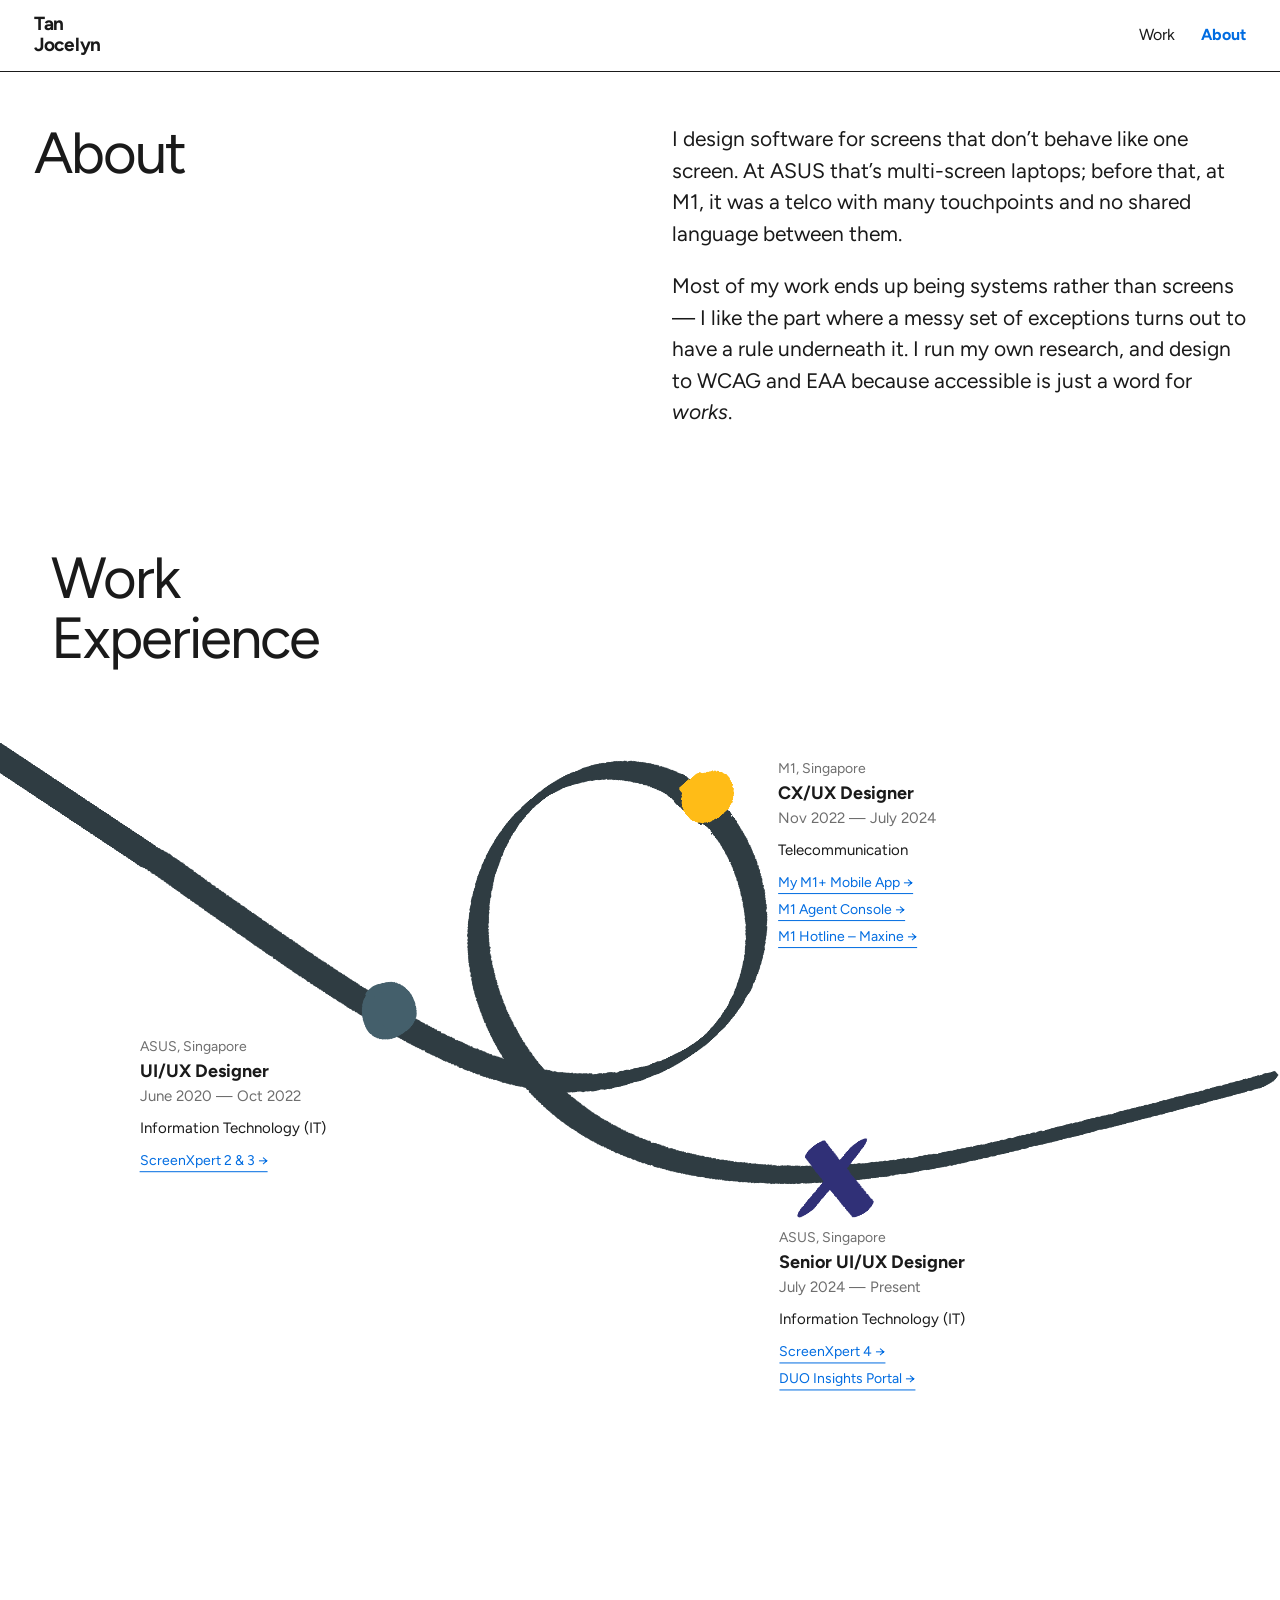
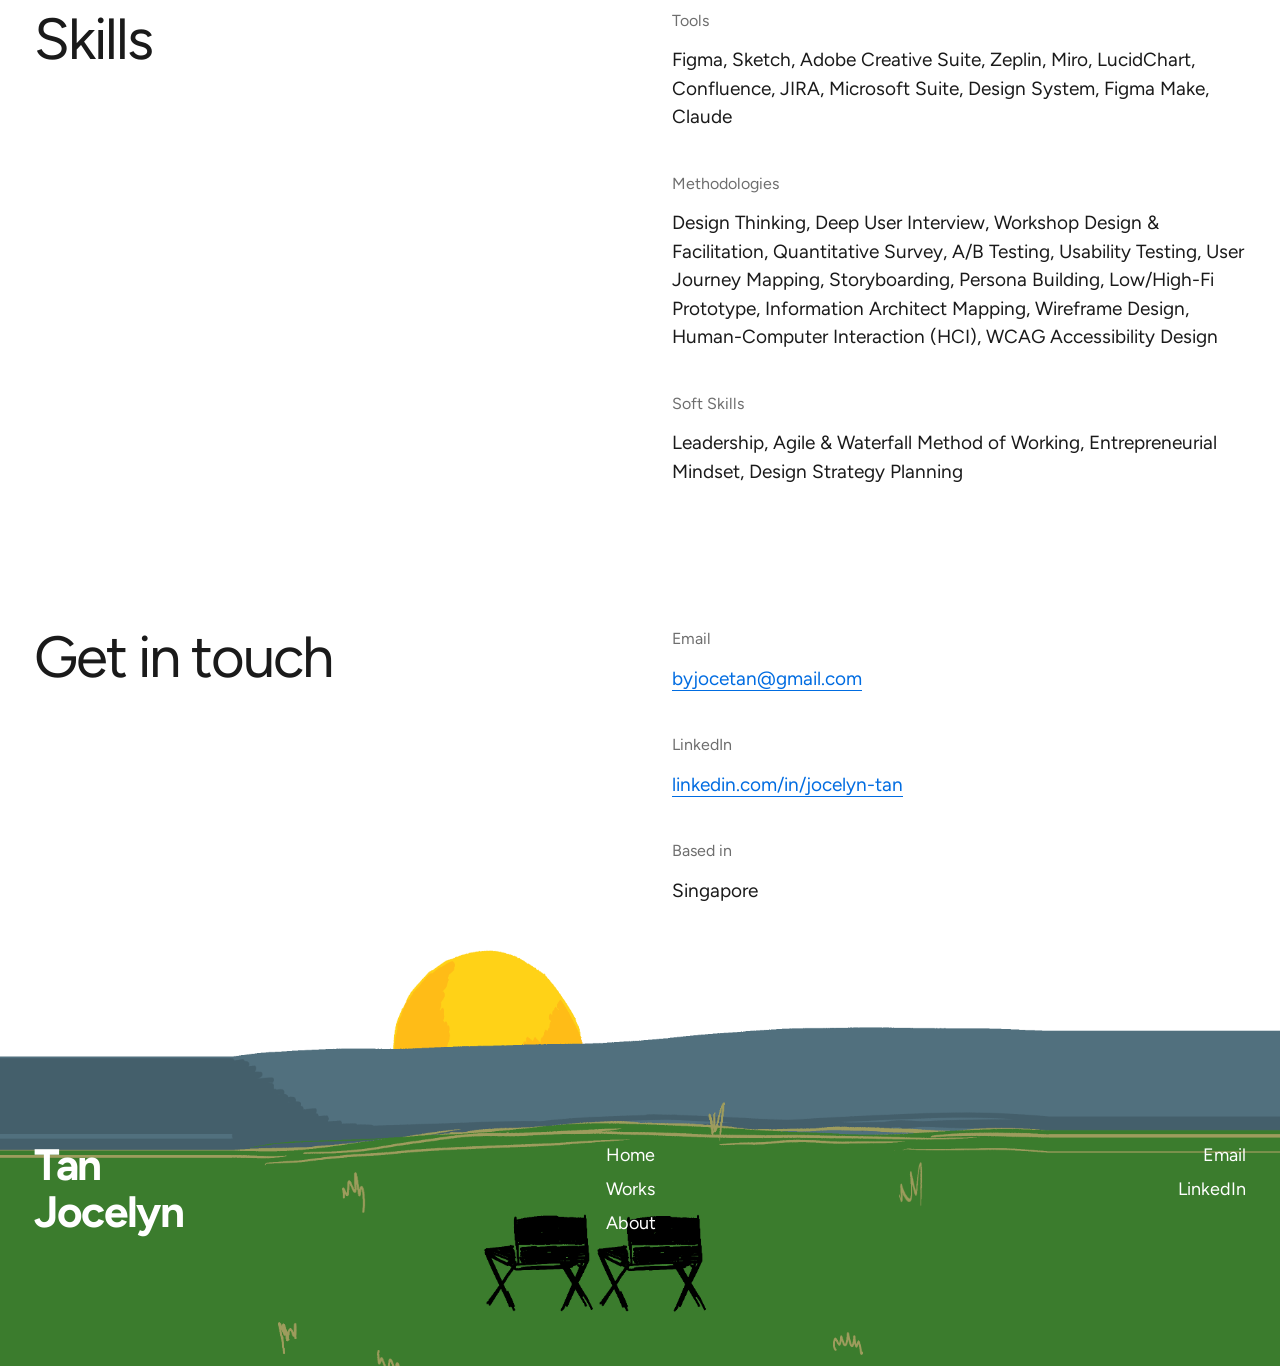
==== about.html @ 47a927bf "Portfolio Site" ====
<!DOCTYPE html>
<html lang="en" class="no-js">
<head>
<meta charset="utf-8">
<meta name="viewport" content="width=device-width, initial-scale=1">
<title>About — Tan Jocelyn</title>
<meta name="description" content="Tan Jocelyn — Senior UI/UX Designer at ASUS Singapore. Work experience, tools, methodologies and skills.">

<meta property="og:title" content="About — Tan Jocelyn">
<meta property="og:description" content="Senior UI/UX Designer. Five years across telecom and multi-screen software.">
<meta property="og:type" content="profile">

<link rel="preconnect" href="https://fonts.googleapis.com">
<link rel="preconnect" href="https://fonts.gstatic.com" crossorigin>
<link href="https://fonts.googleapis.com/css2?family=Figtree:wght@300;400;500;600;700;800&display=swap" rel="stylesheet">
<link rel="stylesheet" href="css/styles.css">
</head>
<body>

<a class="skip-link" href="#main">Skip to content</a>

<header class="site-header">
  <div class="container">
    <a class="wordmark" href="index.html">Tan<br>Jocelyn</a>
    <nav class="site-nav" aria-label="Main">
      <a href="index.html#work">Work</a>
      <a href="about.html" aria-current="page">About</a>
    </nav>
  </div>
</header>

<main id="main">

  <section class="about-row about-bio">
    <div class="container">
      <h2 class="about-title">About</h2>

      <div class="about-col">
        <p>I design software for screens that don&rsquo;t behave like one screen. At ASUS that&rsquo;s multi-screen laptops; before that, at M1, it was a telco with many touchpoints and no shared language between them.</p>
        <p>Most of my work ends up being systems rather than screens &mdash; I like the part where a messy set of exceptions turns out to have a rule underneath it. I run my own research, and design to WCAG and EAA because accessible is just a word for <em>works</em>.</p>
      </div>
    </div>
  </section>

  <section class="path-wrap">
    <div class="path-stage" style="--stage-h: 79vw;">
      <h2 class="path-title" style="--x: 4.0%; --y: 3.0%;">Work<br>Experience</h2>

      <div class="path-layer" style="--lx: -8.9%; --ly: 20.4%; --lw: 62.5%; --lr: -42deg; --lift: 1;">
        <img class="path-line" src="assets/about/timeline-path.png" alt="">

        <article class="path-card" style="--mx: 22.7%; --my: 46%; --dx: -249px; --dy: 26px;">
        <p class="pc-org">ASUS, Singapore</p>
        <p class="pc-role">UI/UX Designer</p>
        <p class="pc-dates">June 2020 &mdash; Oct 2022</p>
        <p class="pc-industry">Information Technology (IT)</p>
        <div class="pc-links">
          <a href="work/screenxpert-2-3/index.html">ScreenXpert 2 &amp; 3 &rarr;</a>
        </div>
      </article>

        <article class="path-card" style="--mx: 70.2%; --my: 50.5%; --dx: 71px; --dy: -38px;">
        <p class="pc-org">M1, Singapore</p>
        <p class="pc-role">CX/UX Designer</p>
        <p class="pc-dates">Nov 2022 &mdash; July 2024</p>
        <p class="pc-industry">Telecommunication</p>
        <div class="pc-links">
          <a href="work/my-m1-plus-mobile-app/index.html">My M1+ Mobile App &rarr;</a>
          <a href="work/m1-agent-console/index.html">M1 Agent Console &rarr;</a>
          <a href="work/m1-hotline-maxine/index.html">M1 Hotline &ndash; Maxine &rarr;</a>
        </div>
      </article>

        <article class="path-card" style="--mx: 49.9%; --my: 65.1%; --dx: 77px; --dy: 193px;">
        <p class="pc-org">ASUS, Singapore</p>
        <p class="pc-role">Senior UI/UX Designer</p>
        <p class="pc-dates">July 2024 &mdash; Present</p>
        <p class="pc-industry">Information Technology (IT)</p>
        <div class="pc-links">
          <a href="work/screenxpert-4/index.html">ScreenXpert 4 &rarr;</a>
          <a href="work/duo-insights-portal/index.html">DUO Insights Portal &rarr;</a>
        </div>
      </article>
      </div>
    </div>
  </section>

  <section class="about-row">
    <div class="container">
      <h2 class="about-title">Skills</h2>

      <div class="about-col">

        <article class="about-entry">
          <p class="about-label">Tools</p>
          <p>Figma, Sketch, Adobe Creative Suite, Zeplin, Miro, LucidChart, Confluence, JIRA, Microsoft Suite, Design System, Figma Make, Claude</p>
        </article>

        <article class="about-entry">
          <p class="about-label">Methodologies</p>
          <p>Design Thinking, Deep User Interview, Workshop Design &amp; Facilitation, Quantitative Survey, A/B Testing, Usability Testing, User Journey Mapping, Storyboarding, Persona Building, Low/High-Fi Prototype, Information Architect Mapping, Wireframe Design, Human-Computer Interaction (HCI), WCAG Accessibility Design</p>
        </article>

        <article class="about-entry">
          <p class="about-label">Soft Skills</p>
          <p>Leadership, Agile &amp; Waterfall Method of Working, Entrepreneurial Mindset, Design Strategy Planning</p>
        </article>

      </div>
    </div>
  </section>

  <section class="about-row">
    <div class="container">
      <h2 class="about-title">Get in touch</h2>

      <div class="about-col">
        <article class="about-entry">
          <p class="about-label">Email</p>
          <p><a href="mailto:byjocetan@gmail.com">byjocetan@gmail.com</a></p>
        </article>

        <article class="about-entry">
          <p class="about-label">LinkedIn</p>
          <p><a href="https://www.linkedin.com/in/jocelyn-tan" rel="noopener">linkedin.com/in/jocelyn-tan</a></p>
        </article>

        <article class="about-entry">
          <p class="about-label">Based in</p>
          <p>Singapore</p>
        </article>
      </div>
    </div>
  </section>

</main>

<footer class="site-footer scene-footer">
  <div class="scene-bg" aria-hidden="true">
    <img class="scene-base" src="assets/about/scene-wide.png" alt="">
    <img class="tuft" src="assets/about/tuft-1.png" alt=""
         style="--l: 21.553%; --t: 89.442%; --w: 1.794%; --dur: 4.9s; --delay: 0s; --sway: 9.5deg;">
    <img class="tuft" src="assets/about/tuft-2.png" alt=""
         style="--l: 26.533%; --t: 55.512%; --w: 2.115%; --dur: 6.3s; --delay: -1.3s; --sway: 8.0deg;">
    <img class="tuft" src="assets/about/tuft-3.png" alt=""
         style="--l: 29.317%; --t: 95.886%; --w: 1.044%; --dur: 4.1s; --delay: -0.6s; --sway: 13.0deg;">
    <img class="tuft" src="assets/about/tuft-4.png" alt=""
         style="--l: 64.953%; --t: 91.925%; --w: 2.678%; --dur: 5.6s; --delay: -2.1s; --sway: 7.0deg;">
    <img class="tuft" src="assets/about/tuft-5.png" alt=""
         style="--l: 70.094%; --t: 53.261%; --w: 2.088%; --dur: 6.9s; --delay: -0.9s; --sway: 8.5deg;">
  </div>

  <div class="container">
    <p class="footer-wordmark">Tan<br>Jocelyn</p>
    <nav class="footer-nav" aria-label="Footer">
      <a href="index.html">Home</a>
      <a href="index.html#work">Works</a>
      <a href="about.html">About</a>
    </nav>
    <div class="footer-contact">
      <a href="mailto:byjocetan@gmail.com">Email</a>
      <a href="https://www.linkedin.com/in/jocelyn-tan" rel="noopener">LinkedIn</a>
    </div>
  </div>
</footer>

<button class="to-top" type="button" aria-label="Back to top">
  <svg width="17" height="17" viewBox="0 0 17 17" fill="none" aria-hidden="true">
    <path d="M8.5 14V3M8.5 3L3.5 8M8.5 3L13.5 8"
          stroke="currentColor" stroke-width="1.6"
          stroke-linecap="round" stroke-linejoin="round"/>
  </svg>
</button>

<script src="js/main.js"></script>
</body>
</html>
---- css/styles.css ----
/* ==========================================================================
   Tan Jocelyn — portfolio
   Tokens first, then layout. Change a value here, it changes everywhere.
   ========================================================================== */

:root {
  /* Colour */
  --ink:        #1A1A1A;   /* headings, nav, body */
  --ink-muted:  #6E6E6E;   /* project descriptions, meta labels */
  --rule:       #1A1A1A;   /* hairline dividers */
  --paper:      #FFFFFF;
  --band:       #E6E6E6;   /* case-study hero band */
  --band-deep:  #28458E;   /* full-bleed quote band */
  --lavender:   #BFDAF8;   /* text highlight — the accent at 25% over white */
  --purple:     #006CE1;   /* cursor caret, name tag, selected nav */

  /* Type — see README: swap --font-sans to your real typeface */
  --font-sans: "Figtree", -apple-system, BlinkMacSystemFont, "Segoe UI", Helvetica, Arial, sans-serif;

  /* Layout */
  --container: 1280px;
  --gutter: clamp(20px, 3.5vw, 34px);
  --grid-gap: 22px;    /* works grid on the home page */
  --media-gap: 8px;    /* between images inside a case study */
  --tile-gap: 8px;     /* between tiles in the works mosaic */
  --section-gap: clamp(56px, 7vw, 96px);  /* between case study sections */
  --flight: 0.40s;     /* hero marker entrance, set in the path editor */
}

/* Reset ------------------------------------------------------------------ */
*, *::before, *::after { box-sizing: border-box; }
html { -webkit-text-size-adjust: 100%; scroll-behavior: smooth; }
body {
  margin: 0;
  background: var(--paper);
  color: var(--ink);
  font-family: var(--font-sans);
  font-size: 17px;
  line-height: 1.5;
  -webkit-font-smoothing: antialiased;
}
img { display: block; max-width: 100%; height: auto; }
a { color: inherit; }
h1, h2, h3, p, ul { margin: 0; }
ul { padding: 0; list-style: none; }

:focus-visible {
  outline: 2px solid var(--purple);
  outline-offset: 3px;
  border-radius: 2px;
}

.container {
  max-width: var(--container);
  margin-inline: auto;
  padding-inline: var(--gutter);
}

.skip-link {
  position: absolute;
  left: -9999px;
  top: 0;
  background: var(--ink);
  color: var(--paper);
  padding: 10px 16px;
  z-index: 100;
}
.skip-link:focus { left: 0; }

/* Header ----------------------------------------------------------------- */
.site-header {
  background: var(--paper);
}
.site-header .container {
  display: flex;
  align-items: center;
  justify-content: space-between;
  gap: 24px;
  padding-block: 14px 16px;
  border-bottom: 1px solid var(--rule);
}

/* Case study and About pages carry the band colour up through the header,
   so the header and hero read as one block. */
.page-case .site-header { background: var(--band); }
.wordmark {
  font-weight: 700;
  font-size: 19px;
  line-height: 1.08;
  letter-spacing: -0.015em;
  text-decoration: none;
}
.site-nav {
  display: flex;
  gap: clamp(16px, 2vw, 28px);
  font-size: 16px;
}
.site-nav a {
  text-decoration: none;
  color: var(--ink);
  transition: color 0.18s ease;
}
.site-nav a:hover { color: var(--purple); }
.site-nav a[aria-current="page"] {
  font-weight: 700;
  color: var(--purple);
}

/* Home hero -------------------------------------------------------------- */
.hero {
  /* Markers start beyond the window on all four sides, so contain the
     overflow rather than letting it extend the scrollable area. */
  overflow: clip;
  text-align: center;
  /* No bottom padding: the gap to the intro is set on .intro below, so it
     scales with the viewport instead of being a fixed pull upward. */
  padding-block: clamp(70px, 11vw, 148px) 0;
}
.hero-title {
  font-size: clamp(38px, 6.4vw, 76px);
  font-weight: 700;
  line-height: 1.14;
  letter-spacing: -0.03em;
  max-width: 15ch;
  margin-inline: auto;
}
/* Highlighted word + collaborator cursor.
   Geometry taken from the Figma SVG, expressed in em so the whole assembly
   scales with the headline:
     - highlight block rounded on the left, square on the right
     - caret bar sitting on that square right edge
     - name tag above it, bottom-left corner square so it points at the caret */
.mark {
  --caret-w: max(2px, 0.034em);

  position: relative;
  display: inline-block;
  background: var(--lavender);
  border-radius: 0.19em 0 0 0.19em;
  padding: 0.02em 0.26em 0.02em 0.16em;
  line-height: 1;
}

/* Caret */
.mark::before {
  content: "";
  position: absolute;
  top: 0;
  bottom: 0;
  right: 0;
  width: var(--caret-w);
  background: var(--purple);
  border-radius: calc(var(--caret-w) / 2);
  animation: caret-blink 1.06s infinite;
}

/* Hard on/off, no fade — a real text caret doesn't cross-dissolve. */
@keyframes caret-blink {
  0%, 49.9%   { opacity: 1; }
  50%, 99.9%  { opacity: 0; }
  100%        { opacity: 1; }
}

/* Name tag */
.mark::after {
  content: "Joce";
  position: absolute;
  left: calc(100% - var(--caret-w));
  bottom: calc(100% - 0.065em);
  background: var(--purple);
  color: #fff;
  font-size: 0.245em;
  font-weight: 500;
  line-height: 1;
  letter-spacing: 0;
  padding: 0.52em 0.72em;
  border-radius: 0.53em 0.53em 0.53em 0;
  white-space: nowrap;
}

.intro {
  text-align: center;
  /* A fixed negative margin used to pull this up into the marker field on
     narrow screens, where the hero shrinks but the offset did not. */
  margin-top: clamp(6px, 1vw, 12px);
  padding-bottom: clamp(56px, 8vw, 104px);
}
.intro p {
  font-size: clamp(17px, 1.65vw, 21px);
  line-height: 1.55;
  max-width: 62ch;
  margin-inline: auto;
}
.intro p + p { margin-top: 0.9em; }

/* Skills explorer -------------------------------------------------------- */
/* Frosted markers scattered around the headline. Hovering one expands the
   marker itself into a card — there is no separate popup. */

.hero-stage {
  position: relative;
  min-height: clamp(300px, 34vw, 430px);
  display: flex;
  align-items: center;
  justify-content: center;
}

.skills-field {
  position: absolute;
  inset: 0;
  pointer-events: none;
  z-index: 3;   /* markers sit flat on top of the headline */
}

.chip {
  position: absolute;
  pointer-events: auto;
  left: var(--x);
  top: var(--y);
  transform: translate(-50%, -50%);

  /* JS measures the collapsed width from the label so it can animate;
     max-content is the fallback if the script never runs. */
  width: var(--w, max-content);

  /* --scale sizes each marker individually (set inline per marker). It is
     read through --s so a breakpoint can override it without !important,
     since --scale itself arrives as an inline style. */
  --s: var(--scale, 1);
  font-size: calc(clamp(14px, 1.35vw, 17px) * var(--s));
  font-weight: 400;
  letter-spacing: 0;
  color: var(--ink);
  text-align: left;

  /* Two translucent greys, alternated per marker via --tone. A light blur
     keeps the label legible where a marker lands on the headline. */
  background: var(--tone, rgba(198, 198, 198, 0.55));
  backdrop-filter: blur(7px);
  -webkit-backdrop-filter: blur(7px);
  border: 0;
  border-radius: calc(8px * var(--s));
  padding: calc(13px * var(--s)) calc(20px * var(--s));
  cursor: pointer;
  transition: width 0.34s cubic-bezier(0.22, 1, 0.36, 1),
              transform 0.34s cubic-bezier(0.22, 1, 0.36, 1),
              background 0.28s ease, box-shadow 0.28s ease,
              border-radius 0.28s ease, padding 0.28s ease;
}

/* inline-block, not block: a block label stretches to the marker's width,
   which made measure() read the marker back instead of the text. */
.chip-label { white-space: nowrap; display: inline-block; }

/* Collapsed to nothing, then opened by animating the grid track. */
.chip-body {
  display: grid;
  grid-template-rows: 0fr;
  opacity: 0;
  transition: grid-template-rows 0.34s cubic-bezier(0.22, 1, 0.36, 1),
              opacity 0.2s ease;
}
/* Fixed width for two reasons: hidden text must not inflate the collapsed
   marker's max-content width, and the copy must not reflow while the card
   animates open. */
.chip-body-inner {
  overflow: hidden;
  width: 260px;
}

.chip.is-open {
  width: var(--open-w, 300px);
  z-index: 4;
  transform: translate(var(--ax, -50%), var(--ay, -50%));
  /* Expanded cards ignore --scale: the description has to stay readable
     whatever size the collapsed marker is. */
  font-size: 16px;
  background: rgba(250, 250, 250, 0.93);
  backdrop-filter: blur(20px);
  -webkit-backdrop-filter: blur(20px);
  border-radius: 12px;
  padding: 18px 20px;
  box-shadow: 0 18px 46px rgba(0, 0, 0, 0.16);
}
.chip.is-open .chip-label { font-weight: 700; }
.chip.is-open .chip-body { grid-template-rows: 1fr; opacity: 1; }

/* Entrance. Markers glide in from the nearest edge on load, the way a
   collaborator's cursor arrives. Hidden until JS drives them in; if the
   script never runs, html keeps .no-js and they simply show. */
.chip { opacity: 0; }
html.no-js .chip { opacity: 1; }
.chip.is-in { opacity: 1; }
.chip.enter {
  opacity: 0;
  transform: translate(calc(-50% + var(--fx, 0px)), calc(-50% + var(--fy, 0px)));
}
.chip.entering {
  transition: transform var(--flight, 0.95s) cubic-bezier(0.16, 1, 0.3, 1),
              opacity calc(var(--flight, 0.95s) * 0.55) ease;
}

.chip-text {
  display: block;
  font-size: 14px;
  font-weight: 400;
  line-height: 1.48;
  margin-top: 9px;
  white-space: normal;
}
.chip-links {
  display: flex;
  flex-direction: column;
  align-items: flex-start;
  gap: 5px;
  margin-top: 11px;
  font-size: 14px;
}
.chip-links a {
  color: var(--purple);
  text-decoration: none;
  border-bottom: 1px solid currentColor;
}
.chip-links a:hover { opacity: 0.72; }

@media (prefers-reduced-motion: reduce) {
  .chip, .chip-body { transition: none; }
}

/* No hover and no room to scatter — lay the markers out in flow instead. */
@media (max-width: 760px) {
  .hero-stage { display: block; min-height: 0; }
  .skills-field {
    position: static;
    pointer-events: auto;
    display: flex;
    flex-direction: column;
    align-items: stretch;
    gap: 8px;
    margin-top: 28px;
  }
  .chip {
    position: static;
    transform: none;
    width: auto;
    /* Stacked full-width, so the per-marker sizes read as inconsistent
       rather than deliberate. Flatten them all to one size here. */
    --s: 1;
  }
  .chip.is-open { background: rgba(250, 250, 250, 0.96); }
  .chip.is-open { width: auto; transform: none; }
  .chip-body-inner { width: auto; }
  /* Markers are in normal flow here, stacked below the headline, so the
     intro needs real clearance rather than a hairline gap. */
  .intro { margin-top: 30px; }
}

/* Back to top ------------------------------------------------------------ */
.to-top {
  position: fixed;
  right: max(20px, env(safe-area-inset-right, 0px));
  bottom: calc(20px + env(safe-area-inset-bottom, 0px));
  z-index: 50;

  width: 46px;
  height: 46px;
  display: grid;
  place-items: center;

  background: rgba(250, 250, 250, 0.86);
  backdrop-filter: blur(14px);
  -webkit-backdrop-filter: blur(14px);
  color: var(--ink);
  border: 1px solid rgba(0, 0, 0, 0.12);
  border-radius: 50%;
  box-shadow: 0 8px 24px rgba(0, 0, 0, 0.12);
  cursor: pointer;

  opacity: 0;
  visibility: hidden;
  transform: translateY(10px);
  transition: opacity 0.25s ease, transform 0.25s cubic-bezier(0.22, 1, 0.36, 1),
              visibility 0.25s, background 0.2s ease, color 0.2s ease;
}
.to-top.is-visible {
  opacity: 1;
  visibility: visible;
  transform: none;
}
.to-top:hover {
  background: var(--ink);
  color: var(--paper);
}
.to-top svg { display: block; }

@media (prefers-reduced-motion: reduce) {
  .to-top { transition: opacity 0.01ms; transform: none; }
}

/* Image comparison ------------------------------------------------------- */
/* Reusable: drop a .compare block anywhere with two images of the same
   dimensions. Reveal works by clipping the overlay, so neither image is
   ever moved, cropped or stretched. */

.compare-section { padding-bottom: 0; }

.compare { max-width: 1300px; margin-inline: auto; }

.compare-labels {
  display: flex;
  justify-content: space-between;
  gap: 20px;
  margin-bottom: 12px;
}
.compare-labels > div:last-child { text-align: right; }
.compare-name { font-size: 14px; font-weight: 700; letter-spacing: 0.01em; }
.compare-sub { font-size: 13px; color: var(--ink-muted); margin-top: 1px; }

.compare-frame {
  --pos: 50%;
  position: relative;
  overflow: hidden;
  border-radius: 10px;
  background: #F2F2F2;
  cursor: ew-resize;
  touch-action: pan-y;          /* vertical page scroll still works over it */
  user-select: none;
  -webkit-user-select: none;
}
.compare-frame img {
  display: block;
  width: 100%;
  height: auto;
  pointer-events: none;
}
/* The overlay sits exactly on the base image and is revealed by clipping,
   so neither image is ever moved or resized. */
.compare-over {
  position: absolute;
  inset: 0;
  clip-path: inset(0 calc(100% - var(--pos)) 0 0);
}
.compare-over img { position: absolute; top: 0; left: 0; }

.compare-frame.is-dragging .compare-over,
.compare-frame.is-dragging .compare-handle { transition: none; }

.compare-handle {
  position: absolute;
  top: 0; bottom: 0;
  left: var(--pos);
  width: 2px;
  margin-left: -1px;
  background: rgba(255, 255, 255, 0.92);
  box-shadow: 0 0 0 1px rgba(0, 0, 0, 0.14);
  cursor: ew-resize;
}
.compare-handle:focus-visible { outline: none; }

.compare-grip {
  position: absolute;
  top: 50%; left: 50%;
  transform: translate(-50%, -50%);
  display: flex;
  align-items: center;
  justify-content: center;
  gap: 4px;
  width: 54px;
  height: 32px;
  border-radius: 999px;
  background: rgba(255, 255, 255, 0.95);
  box-shadow: 0 4px 16px rgba(0, 0, 0, 0.22);
  color: var(--ink);
  font-size: 15px;
  line-height: 1;
  transition: transform 0.18s cubic-bezier(0.22, 1, 0.36, 1),
              box-shadow 0.18s ease;
}
.compare-frame:hover .compare-grip { transform: translate(-50%, -50%) scale(1.07); }
.compare-frame.is-dragging .compare-grip {
  transform: translate(-50%, -50%) scale(0.95);
  box-shadow: 0 2px 10px rgba(0, 0, 0, 0.3);
}
.compare-handle:focus-visible .compare-grip {
  outline: 2px solid var(--purple);
  outline-offset: 2px;
}

.compare-hint {
  margin-top: 12px;
  text-align: center;
  font-size: 13px;
  color: var(--ink-muted);
  transition: opacity 0.45s ease;
}
.compare-hint.is-gone { opacity: 0; }

@media (prefers-reduced-motion: reduce) {
  .compare-grip, .compare-hint { transition: none; }
}

@media (max-width: 680px) {
  .compare-labels { flex-direction: column; gap: 6px; }
  .compare-labels > div:last-child { text-align: left; }
  .compare-grip { width: 48px; height: 30px; }
}

/* Identical blocks.
   Add .fit to a row and both figures get the same width AND the same height,
   with the images cropped to fill. Nothing then depends on the source files
   matching each other: the block size is fixed and the captions sit on one
   line by construction. */
/* Captions share a line even if one of them wraps. */

/* Centred italic captions, for rows that sit under a section heading. */
/* Centred italic captions, for rows that sit under a section heading. */
.caps-center figcaption {
  text-align: center;
  font-style: italic;
  color: var(--ink-muted);
}

/* Multi-column image rows --------------------------------------------- */
/* One system for both pairs and trios: equal columns, and every image
   cropped to the same fixed block. Width and height are therefore identical
   for every image in a row, tops and bottoms line up, and the captions sit
   on one baseline. Nothing depends on the source files matching each other.
   Set --fit-ar on the row to choose the block's shape. */

.media-pair,
.media-trio {
  display: grid;
  gap: var(--media-gap);
  margin-top: var(--media-gap);
  align-items: start;
}
.media-pair { grid-template-columns: repeat(2, minmax(0, 1fr)); }
.media-trio { grid-template-columns: repeat(3, minmax(0, 1fr)); }

.media-pair > figure,
.media-trio > figure {
  margin: 0;
  min-width: 0;
  /* --dx/--dy nudge the whole block; set by the framing editor. */
  transform: translate(var(--dx, 0px), var(--dy, 0px));
}

.media-pair img,
.media-trio img {
  display: block;
  width: 100%;
  height: auto;
  aspect-ratio: var(--fit-ar, 4 / 3);
  object-fit: cover;
  /* object-position is set per image by the framing editor; top centre is
     only the default. --zoom scales the image inside its block. */
  object-position: top center;
  transform: scale(var(--zoom, 1));
  transform-origin: object-position;
}
.media-pair > figure,
.media-trio > figure { overflow: hidden; }

/* Keeps captions on one line even if one of them wraps.
   --cx/--cy nudge a caption, --cal sets its alignment. */
.media-pair figcaption,
.media-trio figcaption {
  min-height: 1.4em;
  text-align: var(--cal, left);
  transform: translate(var(--cx, 0px), var(--cy, 0px));
}
.caps-center figcaption { text-align: var(--cal, center); }

.case-media > .container > .media-pair:first-child,
.case-media > .container > .media-trio:first-child { margin-top: 0; }

@media (max-width: 680px) {
  .media-pair,
  .media-trio { grid-template-columns: minmax(0, 1fr); }
}

/* A captioned row needs clear separation before whatever follows it. */
.case-media > .container > .media-pair:has(figcaption) + figure,
.case-media > .container > .media-trio:has(figcaption) + figure,
.case-media figure.after-caption { margin-top: clamp(64px, 7vw, 104px); }

/* Section rhythm.
   Every section on a case study page is separated by the same gap, so the
   spacing reads identically from page to page. Sections carry no vertical
   padding of their own; the hero and the quote band keep theirs because it
   is the inside of a coloured band, not a gap. */
.page-case main > section + section { margin-top: var(--section-gap); }
.page-case main > .quote-band { margin-top: 0; }   /* sits flush under the hero */
.page-case main > section:last-child { margin-bottom: clamp(64px, 9vw, 112px); }

/* Next project ---------------------------------------------------------- */
/* Every case study ends with a route onward, so the reader never has to
   use the back button to find the next piece of work. */
.next-project .container {
  border-top: 1px solid var(--rule);
  padding-top: clamp(28px, 3.4vw, 44px);
}
.next-link {
  display: grid;
  row-gap: 4px;
  text-decoration: none;
  color: var(--ink);
  justify-items: start;
}
.next-label {
  font-size: 14px;
  color: var(--ink-muted);
  letter-spacing: 0.02em;
}
.next-title {
  font-size: clamp(26px, 3.4vw, 42px);
  font-weight: 400;
  line-height: 1.1;
  letter-spacing: -0.03em;
  transition: color 0.2s ease;
}
.next-title::after {
  content: " \2192";
  display: inline-block;
  transition: transform 0.25s cubic-bezier(0.22, 1, 0.36, 1);
}
.next-link:hover .next-title { color: var(--purple); }
.next-link:hover .next-title::after { transform: translateX(8px); }
.next-blurb {
  font-size: clamp(15px, 1.4vw, 18px);
  color: var(--ink-muted);
  max-width: 54ch;
  margin-top: 2px;
}

@media (prefers-reduced-motion: reduce) {
  .next-title, .next-title::after { transition: none; }
}

/* About footer scene ---------------------------------------------------- */
/* The drawing sits behind the whole footer, running edge to edge, with the
   wordmark, nav and contact details on the green. The grass tufts are
   separate images pinned back where they came from, each rotating from its
   base the way grass bends rather than slides. */

.scene-footer {
  position: relative;
  border-top: 0;
  padding-bottom: 0;
  color: #fff;
}
/* The drawing is anchored to the bottom at its natural height, so the sun
   and sky rise above the footer and spill into the page. Negative z-index
   keeps it behind the text of the section above. */
.scene-bg {
  position: absolute;
  bottom: 0;
  left: calc(-50vw + 50%);
  width: 100vw;
  z-index: -1;
  pointer-events: none;
}
.scene-base {
  display: block;
  width: 100%;
  height: auto;
}

/* The footer content sits over the green, clear of the chairs in the middle. */
.scene-footer .container {
  position: relative;
  z-index: 1;
  border-top: 0;
  padding-top: clamp(96px, 11vw, 150px);
  padding-bottom: clamp(34px, 4vw, 56px);
  align-items: end;
}
.scene-footer .footer-wordmark,
.scene-footer .footer-nav a,
.scene-footer .footer-contact a { color: #fff; }
.scene-footer .footer-nav a:hover,
.scene-footer .footer-contact a:hover { border-bottom-color: #fff; }

.tuft {
  position: absolute;
  left: var(--l);
  top: var(--t);
  width: var(--w);
  height: auto;
  transform-origin: bottom center;
  animation: sway var(--dur, 6s) var(--delay, 0s) cubic-bezier(0.37, 0, 0.63, 1) infinite;
  will-change: transform;
}

/* A gust rather than a metronome: the blade leans away, holds, springs back
   past rest, then settles. Uneven timing is what makes it read as wind. */
@keyframes sway {
  0%   { transform: rotate(calc(var(--sway, 7deg) * -0.25)); }
  18%  { transform: rotate(var(--sway, 7deg)); }
  34%  { transform: rotate(calc(var(--sway, 7deg) * 0.72)); }
  52%  { transform: rotate(calc(var(--sway, 7deg) * -0.55)); }
  68%  { transform: rotate(calc(var(--sway, 7deg) * 0.3)); }
  84%  { transform: rotate(calc(var(--sway, 7deg) * -0.4)); }
  100% { transform: rotate(calc(var(--sway, 7deg) * -0.25)); }
}

@media (prefers-reduced-motion: reduce) {
  .tuft { animation: none; }
}

@media (max-width: 680px) {
  /* Portrait screens crop the landscape hard, so give the text its own
     green rather than letting it fall on the chairs. */
  .scene-footer .container { padding-top: clamp(80px, 26vw, 130px); }
}

/* The written introduction, sharing the label-left grid used by Skills and
   Get in touch so all three sections line up down the page. */
.about-bio .about-col { row-gap: 0; }
.about-bio p {
  max-width: 62ch;
  font-size: clamp(17px, 1.7vw, 21px);
  line-height: 1.5;
}
.about-bio p + p { margin-top: 1em; }

/* Work experience path --------------------------------------------------- */
/* One full-bleed stage holding the drawn curve, the heading and the three
   role cards. Everything in it is positioned with --x / --y as a share of
   the stage, so each piece can be moved independently. */

.path-wrap { position: relative; }
/* The curve climbs past the top of the section and behind the header. */
.path-stage { overflow: visible; }
.site-header { position: relative; z-index: 2; }

.path-stage {
  position: relative;
  left: calc(-50vw + 50%);
  width: 100vw;
  /* A viewport-width unit, so the section keeps its proportions.
     Must be a length — a percentage here collapses the whole stage. */
  height: var(--stage-h, 86vw);
}

.path-title {
  position: absolute;
  z-index: 1;
  left: var(--x);
  top: var(--y);
  margin: 0;
  font-size: clamp(34px, 4.6vw, 58px);
  font-weight: 400;
  line-height: 1.04;
  letter-spacing: -0.035em;
}

/* The line and its cards share one layer, so they move, scale and rotate
   together. A card can never drift away from the marker it belongs to. */
.path-layer {
  position: absolute;
  left: var(--lx, 18%);
  top: calc(var(--ly, 0%) - var(--header-h, 0px) * var(--lift, 0));
  width: var(--lw, 44%);
  transform: rotate(var(--lr, 0deg));
  transform-origin: top left;
}
.path-line {
  display: block;
  width: 100%;
  height: auto;
  pointer-events: none;
  position: relative;
  z-index: -1;
}
/* Pinned to its marker, then counter-rotated so the text stays upright and
   the offset is measured on screen rather than along the tilted line. */
.path-card {
  position: absolute;
  left: var(--mx);
  top: var(--my);
  width: 270px;
  transform-origin: 0 0;
  transform: rotate(calc(-1 * var(--lr, 0deg))) translate(var(--dx, 34px), var(--dy, -50%));
}
.pc-org { font-size: 14px; color: var(--ink-muted); margin-bottom: 4px; }
.pc-role { font-size: 18px; font-weight: 700; line-height: 1.2; }
.pc-dates { font-size: 15px; color: var(--ink-muted); margin-top: 2px; }
.pc-industry { font-size: 15px; margin-top: 10px; }
.pc-links { display: flex; flex-direction: column; gap: 5px; margin-top: 10px; font-size: 14px; }
.pc-links a {
  color: var(--purple);
  text-decoration: none;
  border-bottom: 1px solid currentColor;
  align-self: flex-start;
}
.pc-links a:hover { opacity: 0.72; }

/* Too narrow for a diagram — drop the curve and stack the roles. */
@media (max-width: 860px) {
  .path-stage { left: 0; width: 100%; height: auto; }
  .path-layer { position: static; width: 100%; transform: none; }
  .path-line { display: none; }
  .path-title { position: static; margin-bottom: 26px; }
  .path-card {
    position: static;
    width: auto;
    transform: none;
    margin-bottom: 26px;
  }
}

/* Work experience timeline ---------------------------------------------- */
/* Roles are spans on a dated axis, not points — each one has a duration.
   Hover or focus a card to reveal the industry and the related work. */

.timeline { position: relative; }

/* Too narrow for an axis — stack the roles as cards instead. */

/* Skills follows the timeline. */
.path-wrap + .about-row .container { padding-top: 80px; }
/* Room above the footer for the sun to rise into — just enough to clear
   the drawing, not a gap of its own. */
.about-row:last-of-type { padding-bottom: clamp(110px, 14vw, 200px); }

/* About page ------------------------------------------------------------- */

.about-row { padding-bottom: clamp(48px, 7vw, 92px); }
/* A heading whose content follows in its own section below it. */
.about-row.tight { padding-bottom: 0; }
.about-row .container {
  padding-top: clamp(34px, 4vw, 54px);
  display: grid;
  grid-template-columns: minmax(0, 1fr) minmax(0, 1fr);
  column-gap: clamp(32px, 5vw, 72px);
}
.about-title {
  font-size: clamp(34px, 4.6vw, 58px);
  font-weight: 400;
  line-height: 1.04;
  letter-spacing: -0.035em;
}
.about-col { display: grid; row-gap: clamp(26px, 3.2vw, 40px); }
.about-label {
  font-size: clamp(14px, 1.25vw, 16px);
  color: var(--ink-muted);
  margin-bottom: 0.85em;
}
.about-entry p:not(.about-label) {
  font-size: clamp(16px, 1.5vw, 19px);
  line-height: 1.5;
  max-width: 48ch;
}

@media (max-width: 860px) {
  .about-row .container { grid-template-columns: minmax(0, 1fr); row-gap: 26px; }
}

/* Works grid ------------------------------------------------------------- */
.works {
  padding-bottom: clamp(64px, 9vw, 116px);
}
.works .container {
  padding-top: clamp(16px, 2.5vw, 32px);
}
/* Tiled mosaic. The heroes carry their own titles, so the tiles are the
   artwork alone. Row spans are computed in js/main.js from each image's
   own proportions, which packs tiles of different shapes without gaps. */
/* Justified rows. Each row is a flex line whose items grow in proportion to
   their aspect ratio, so every tile in a row ends up exactly the same height
   while keeping its own shape — a portrait tile simply takes less width. */
.works-grid {
  display: grid;
  row-gap: var(--tile-gap);
}
.tile-row {
  display: flex;
  gap: var(--tile-gap);
}
.tile-row > .work-card {
  flex: var(--ar) 1 0 0;   /* width proportional to aspect ratio */
  min-width: 0;
  /* The tile stretches to the row height, and the image fills it. Without
     this, sub-pixel rounding leaves one tile a hair short and its background
     shows as a pale strip under the image. */
  display: flex;
}
.tile-row > .work-card > img {
  width: 100%;
  height: 100%;
  object-fit: cover;
}
.work-card {
  text-decoration: none;
  display: block;
  overflow: hidden;
  /* Dark, so that if anything ever does show through behind a dark tile it
     reads as part of the artwork rather than as a grey gap. */
  background: #09090C;
}
.work-card img {
  display: block;
  width: 100%;
  height: auto;
  transition: transform 0.45s cubic-bezier(0.22, 1, 0.36, 1),
              opacity 0.25s ease;
}
.work-card:hover img { transform: scale(1.025); opacity: 0.94; }
.work-card:focus-visible { outline: 2px solid var(--purple); outline-offset: 3px; }

/* Before the spans are measured, fall back to natural flow. */
.works-grid:not(.is-tiled) { grid-auto-rows: auto; }

@media (prefers-reduced-motion: reduce) {
  .work-card:hover img { transform: none; }
}

/* Case study ------------------------------------------------------------- */
.case-hero {
  background: var(--band);
  padding-block: clamp(40px, 5.5vw, 64px) clamp(64px, 11vw, 148px);
}
.case-hero .container {
  display: grid;
  grid-template-columns: minmax(0, 1fr) minmax(0, 1fr);
  column-gap: clamp(32px, 5vw, 72px);
  align-items: start;
}
.case-label {
  font-size: clamp(17px, 1.6vw, 20px);
  font-weight: 400;
  letter-spacing: -0.01em;
  margin-bottom: 0.2em;
}
.case-title {
  font-size: clamp(38px, 5.4vw, 66px);
  font-weight: 400;
  line-height: 1.06;
  letter-spacing: -0.035em;
}
.case-summary {
  font-size: clamp(16px, 1.5vw, 19px);
  line-height: 1.52;
  max-width: 52ch;
}
.case-summary + .case-summary { margin-top: 1em; }

.case-meta {
  margin-top: clamp(32px, 4vw, 52px);
  display: grid;
  grid-template-columns: minmax(120px, 168px) minmax(0, 1fr);
  row-gap: 10px;
  column-gap: 24px;
  font-size: clamp(15px, 1.35vw, 17px);
}
.case-meta dt { color: var(--ink-muted); }
.case-meta dd { margin: 0; }
.case-meta a { text-decoration: underline; text-underline-offset: 3px; }

.case-body { padding-block: 0; }
.case-section + .case-section { margin-top: clamp(40px, 5vw, 64px); }
.case-section h2 {
  font-size: clamp(21px, 2.4vw, 30px);
  font-weight: 400;
  line-height: 1.12;
  letter-spacing: -0.03em;
  margin-bottom: 0.6em;
}
.case-section p {
  font-size: clamp(16px, 1.5vw, 19px);
  line-height: 1.5;
  max-width: 76ch;
}
/* Full-measure body copy, for sections that should run the page width. */
.case-section.wide p,
.case-section.wide .bullets { max-width: none; }

/* Centred section, matching the callouts. */
.case-section.centered { text-align: center; }
.case-section.centered p { margin-inline: auto; }
/* The list is centred as a block, its lines still left-aligned against
   each other — centring each bullet leaves a ragged left edge. */
.case-section.centered .sub-block {
  display: inline-block;
  padding-left: 0;
  text-align: left;
}

/* Centred, matching the callout sections' treatment. */

.case-section p + p { margin-top: 1em; }
.bullets {
  margin-top: 1.4em;
  display: grid;
  row-gap: 8px;
  max-width: 78ch;
}
.bullets li { padding-left: 26px; position: relative; }
.bullets li::before {
  content: "·";
  position: absolute;
  left: 8px;
  top: -0.15em;
  font-size: 1.3em;
}

/* Full-bleed quote band */
.quote-band {
  background: var(--band-deep);
  color: #fff;
  text-align: center;
  padding-block: clamp(28px, 3.6vw, 46px);
}
.quote-band blockquote {
  margin: 0;
  font-size: clamp(19px, 2.3vw, 29px);
  font-weight: 400;
  line-height: 1.26;
  letter-spacing: -0.02em;
  /* No width cap — the <br> sets the two lines, so each stays on one line. */
  max-width: none;
}
.quote-band figcaption {
  margin-top: clamp(12px, 1.6vw, 20px);
  font-size: clamp(14px, 1.2vw, 16px);
  line-height: 1.45;
}
.quote-band .attrib-name { font-weight: 700; }
.quote-band .attrib-role { opacity: 0.85; }

/* Bordered panel of centred text */
.panel {
  border: 1px solid #C9C9C9;
  text-align: center;
  padding: clamp(32px, 4.5vw, 56px) clamp(20px, 3vw, 40px);
}
.panel h2 {
  font-size: clamp(21px, 2.4vw, 30px);
  font-weight: 400;
  line-height: 1.12;
  letter-spacing: -0.03em;
  margin-bottom: 1.1em;
}
.panel h3 {
  font-size: 18px;
  font-weight: 700;
  margin-bottom: 0.35em;
}
.panel p { line-height: 1.5; }
.panel p + h3 { margin-top: 1.6em; }

/* Numbered items with a bold lead line */
.lead-list { display: grid; row-gap: 1.35em; max-width: 46ch; }
.lead-list h3 {
  font-size: 17px;
  font-weight: 700;
  margin-bottom: 0.1em;
}
.lead-list p { line-height: 1.45; }

/* Two text sections side by side — e.g. Background | Contributions */
.case-cols {
  display: grid;
  grid-template-columns: repeat(2, minmax(0, 1fr));
  column-gap: clamp(32px, 5vw, 72px);
  row-gap: clamp(36px, 4.5vw, 56px);
}
.case-cols .case-section { margin-top: 0; }
.case-cols .case-section p,
.case-cols .bullets { max-width: 46ch; }

/* Four narrow columns — the hotline script groups */
/* Space the column groups away from the paragraph that introduces them. */
.case-section + .case-cols { margin-top: clamp(28px, 3.4vw, 46px); }
.case-cols.cols-4 { grid-template-columns: repeat(4, minmax(0, 1fr)); }
.case-cols.cols-4 .case-section p { max-width: none; }

/* A bold label with plain text beneath, used inside column groups */
.col-group h3 {
  font-size: 17px;
  font-weight: 700;
  letter-spacing: -0.005em;
  margin-bottom: 0.15em;
}
.col-group p { line-height: 1.45; }

/* Dashes rather than dots, where the source copy uses them. */
.bullets.dashes li::before { content: "\2013"; font-size: 1em; top: 0; }

/* A centred statement that introduces the imagery below it. */

/* A centred statement that introduces the imagery below it. */
.case-callout { text-align: center; }
.case-callout h2 {
  font-size: clamp(21px, 2.4vw, 30px);
  font-weight: 400;
  line-height: 1.12;
  letter-spacing: -0.03em;
  margin-bottom: 0.6em;
}
.case-callout p {
  font-size: clamp(16px, 1.5vw, 19px);
  line-height: 1.5;
  max-width: 76ch;
  margin-inline: auto;
}

/* An indented sub-group inside a section — "Core Challenges include:" and
   its bullets sit inset from the lead paragraph. */
.sub-block {
  margin-top: 1.7em;
  padding-left: clamp(20px, 3.4vw, 44px);
}
.sub-block > p { margin-bottom: 0.35em; }
.sub-block .bullets { margin-top: 0; }

.case-media { padding-bottom: 0; }

.case-media figure { margin: 0; }
/* Only between blocks stacked in the container — never between figures
   inside a pair or trio, where it would push the 2nd and 3rd down. */
.case-media > .container > figure + figure,
.case-media > .container > figure + .media-pair,
.case-media > .container > figure + .media-trio,
.case-media > .container > .media-pair + figure,
.case-media > .container > .media-trio + figure { margin-top: var(--media-gap); }
/* A flex line, not a grid: each figure grows in proportion to its image's
   aspect ratio, so the images come out exactly the same height and their
   captions land on one baseline. A grid of equal columns could not do this,
   because two images of different proportions then render different heights. */
/* A media block that opens a section shouldn't be pushed down by the gap. */
.case-media img { width: 100%; background: #f2f2f2; }

.case-media figcaption {
  font-size: 14px;
  color: var(--ink);
  margin-top: 10px;
}
/* Footer ----------------------------------------------------------------- */
.site-footer {
  padding-bottom: clamp(44px, 6vw, 80px);
}
.site-footer .container {
  display: grid;
  grid-template-columns: minmax(0, 1fr) minmax(0, 1fr) auto;
  gap: 28px;
  align-items: start;
  border-top: 1px solid var(--rule);
  padding-top: clamp(36px, 4.5vw, 58px);
}
/* The About footer carries the drawing, so it needs no rule above it. */
.scene-footer .container { border-top: 0; }
.footer-wordmark {
  font-size: clamp(30px, 3.6vw, 44px);
  font-weight: 700;
  line-height: 1.06;
  letter-spacing: -0.03em;
}
.footer-nav { display: grid; row-gap: 6px; font-size: 18px; }
.footer-nav a { text-decoration: none; justify-self: start; border-bottom: 1px solid transparent; }
.footer-nav a:hover { border-bottom-color: var(--ink); }

/* Contact details, right-aligned opposite the wordmark. */
.footer-contact {
  display: grid;
  row-gap: 6px;
  font-size: 18px;
  text-align: right;
}
.footer-contact a {
  color: var(--ink);
  text-decoration: none;
  justify-self: end;
  border-bottom: 1px solid transparent;
}
.footer-contact a:hover { border-bottom-color: var(--ink); }

/* Links inside About entries */
.about-entry a {
  color: var(--purple);
  text-decoration: none;
  border-bottom: 1px solid currentColor;
}
.about-entry a:hover { opacity: 0.72; }

/* Scroll reveal ---------------------------------------------------------- */
.reveal {
  opacity: 0;
  transform: translateY(18px);
  transition: opacity 0.6s ease, transform 0.6s cubic-bezier(0.22, 1, 0.36, 1);
  transition-delay: var(--reveal-delay, 0ms);
}
.reveal.is-visible { opacity: 1; transform: none; }
/* If JS never runs, nothing should stay invisible. */
.no-js .reveal { opacity: 1; transform: none; }

@media (prefers-reduced-motion: reduce) {
  html { scroll-behavior: auto; }
  .reveal { opacity: 1; transform: none; transition: none; }
  * { animation-duration: 0.01ms !important; transition-duration: 0.01ms !important; }
  /* Must come after the blanket rule above, or the caret strobes instead of
     stopping: a 0.01ms infinite animation runs faster, not slower. */
  .mark::before { animation: none !important; opacity: 1; }
}

/* Responsive ------------------------------------------------------------- */
@media (max-width: 860px) {
  .case-hero .container { grid-template-columns: minmax(0, 1fr); row-gap: 28px; }
  .site-footer .container { grid-template-columns: minmax(0, 1fr); }
  .footer-contact { text-align: left; }
  .footer-contact a { justify-self: start; }

  .case-cols.cols-4 { grid-template-columns: repeat(2, minmax(0, 1fr)); }
}

@media (max-width: 680px) {
  body { font-size: 16px; }
  .tile-row { flex-direction: column; }
  .case-cols,
  .case-cols.cols-4 { grid-template-columns: minmax(0, 1fr); }
  .site-nav { gap: 16px; font-size: 15px; }
  .hero-title { max-width: none; }
  .case-meta { grid-template-columns: minmax(0, 1fr); row-gap: 2px; }
  .case-meta dd { margin-bottom: 12px; }
}
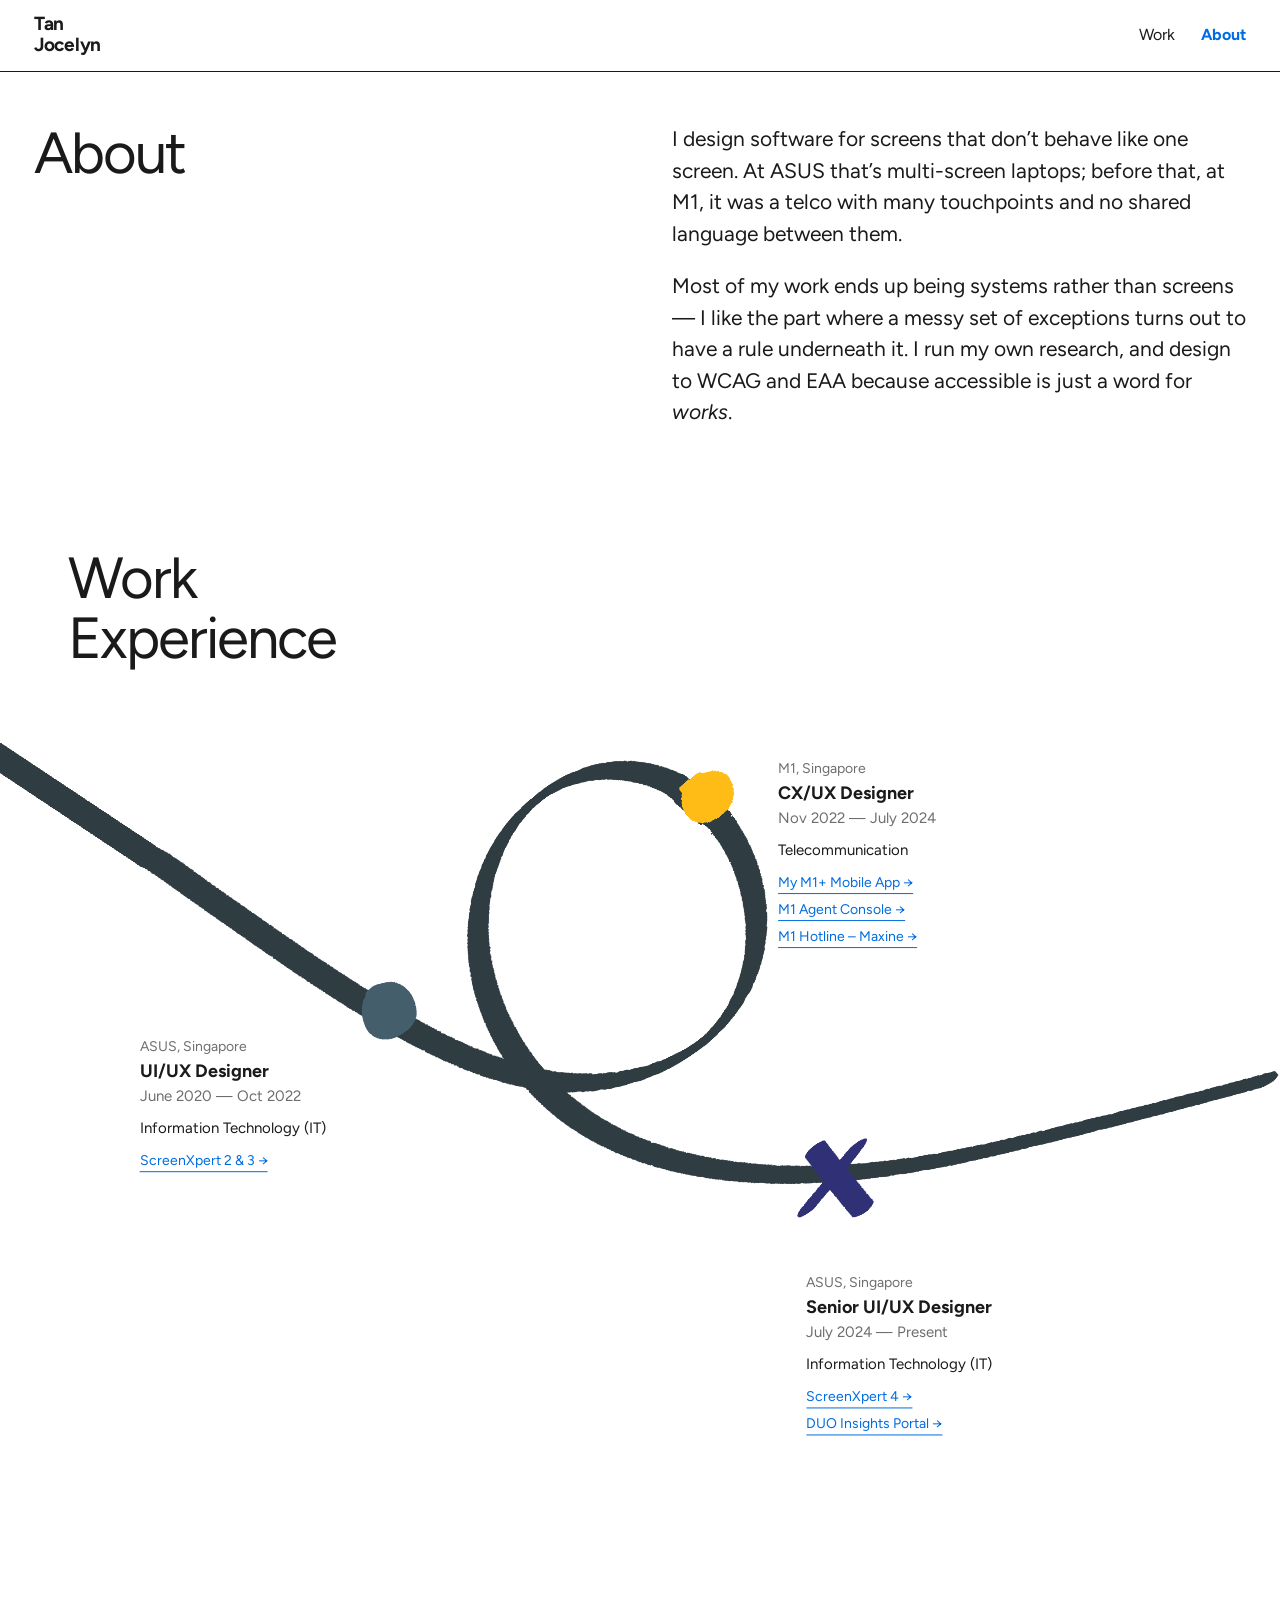
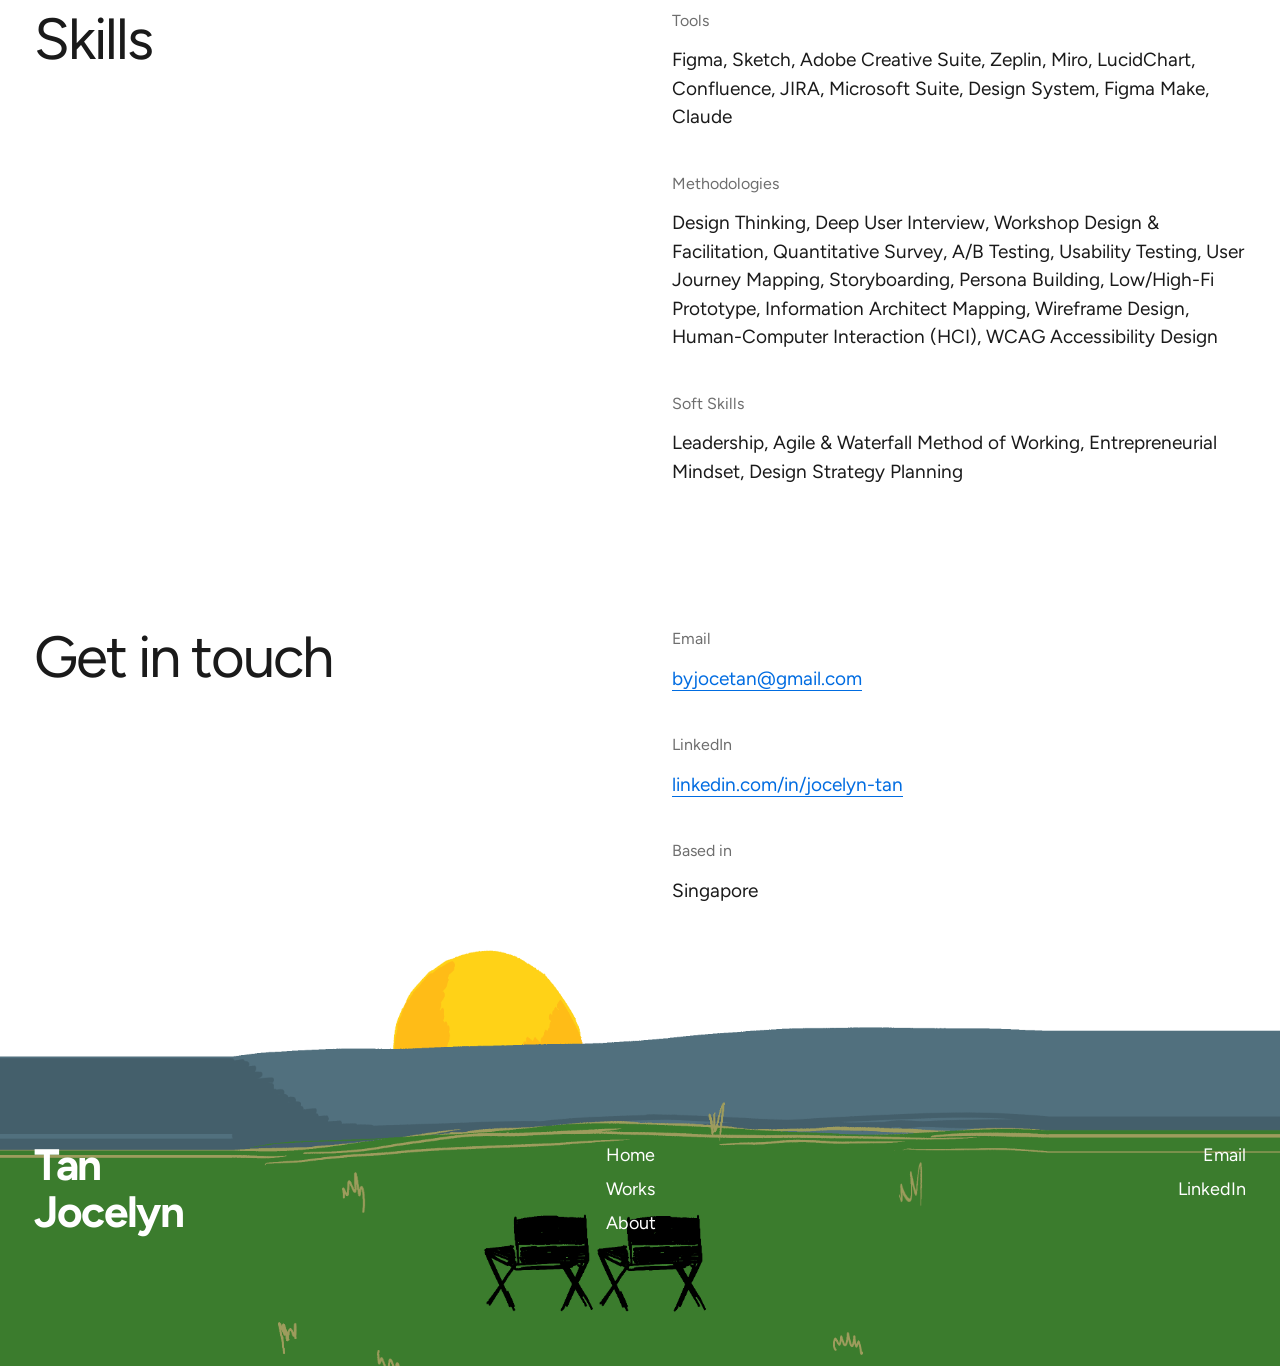
==== commit 004e3e7a: "Fix horizontal scroll and label alignment" ====
--- a/about.html
+++ b/about.html
@@ -71,7 +71,7 @@
         </div>
       </article>
 
-        <article class="path-card" style="--mx: 49.9%; --my: 65.1%; --dx: 77px; --dy: 193px;">
+        <article class="path-card" style="--mx: 49.9%; --my: 65.1%; --dx: 104px; --dy: 238px;">
         <p class="pc-org">ASUS, Singapore</p>
         <p class="pc-role">Senior UI/UX Designer</p>
         <p class="pc-dates">July 2024 &mdash; Present</p>
--- a/css/styles.css
+++ b/css/styles.css
@@ -30,8 +30,11 @@
 /* Reset ------------------------------------------------------------------ */
 *, *::before, *::after { box-sizing: border-box; }
 html { -webkit-text-size-adjust: 100%; scroll-behavior: smooth; }
+html { overflow-x: clip; }
+
 body {
   margin: 0;
+  overflow-x: clip;
   background: var(--paper);
   color: var(--ink);
   font-family: var(--font-sans);
@@ -746,7 +749,12 @@
 .path-title {
   position: absolute;
   z-index: 1;
-  left: var(--x);
+  /* Aligned to the same container edge as the About and Skills labels,
+     not to a share of the full-bleed stage. */
+  left: 50%;
+  width: min(var(--container), 100% - var(--gutter) * 2);
+  transform: translateX(-50%);
+  padding-inline: var(--gutter);
   top: var(--y);
   margin: 0;
   font-size: clamp(34px, 4.6vw, 58px);
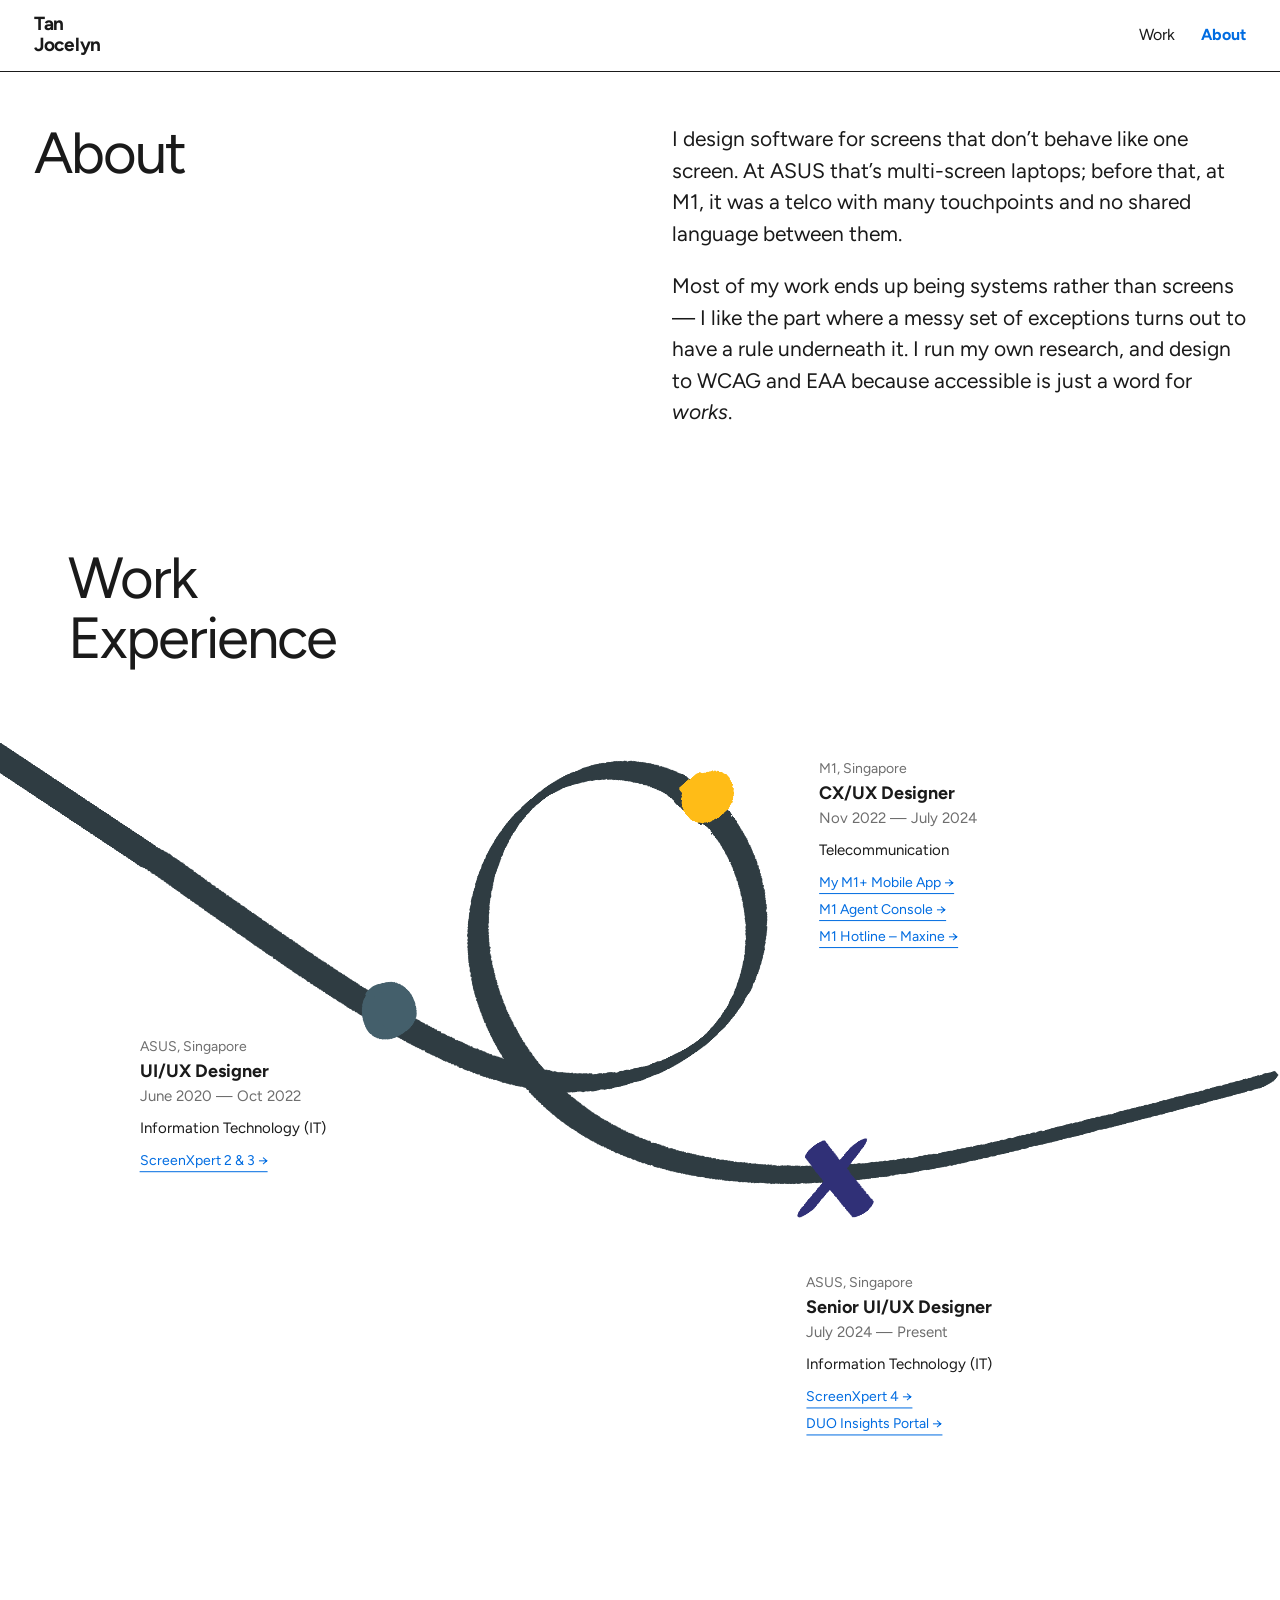
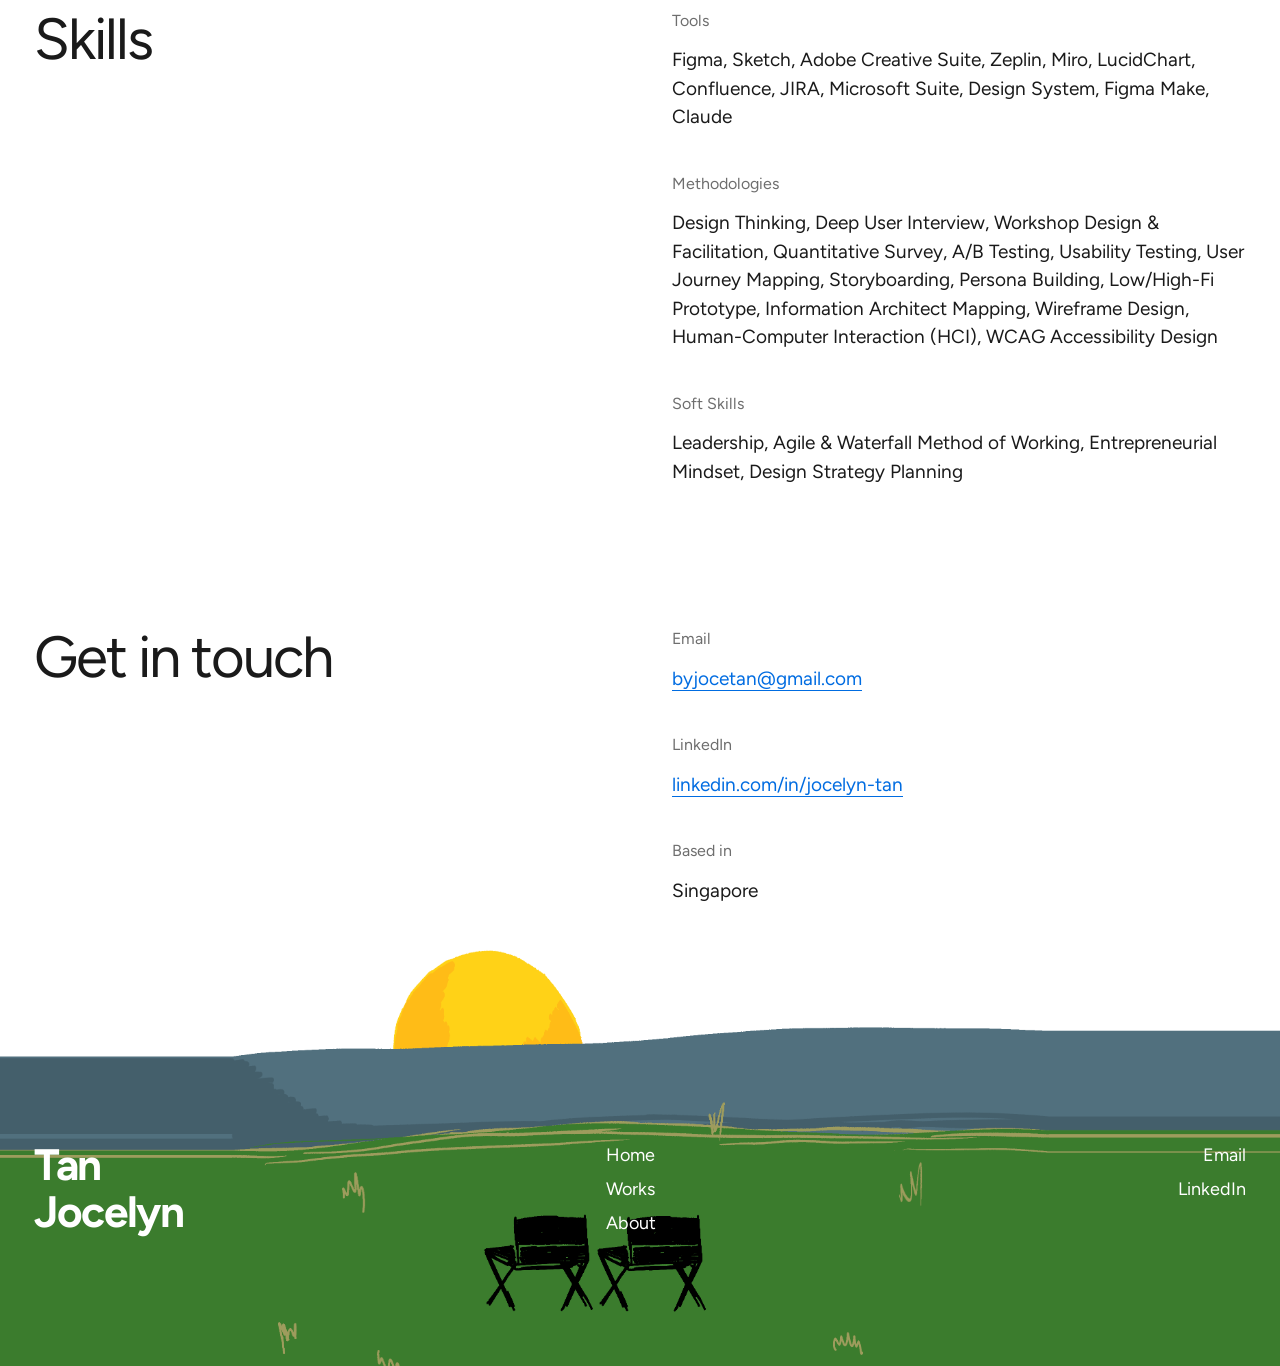
==== commit 424d6e39: "White Space rectification and overlap" ====
--- a/about.html
+++ b/about.html
@@ -59,7 +59,7 @@
         </div>
       </article>
 
-        <article class="path-card" style="--mx: 70.2%; --my: 50.5%; --dx: 71px; --dy: -38px;">
+        <article class="path-card" style="--mx: 70.2%; --my: 50.5%; --dx: 112px; --dy: -38px;">
         <p class="pc-org">M1, Singapore</p>
         <p class="pc-role">CX/UX Designer</p>
         <p class="pc-dates">Nov 2022 &mdash; July 2024</p>
--- a/css/styles.css
+++ b/css/styles.css
@@ -117,7 +117,7 @@
   text-align: center;
   /* No bottom padding: the gap to the intro is set on .intro below, so it
      scales with the viewport instead of being a fixed pull upward. */
-  padding-block: clamp(70px, 11vw, 148px) 0;
+  padding-block: clamp(34px, 5vw, 68px) 0;
 }
 .hero-title {
   font-size: clamp(38px, 6.4vw, 76px);
